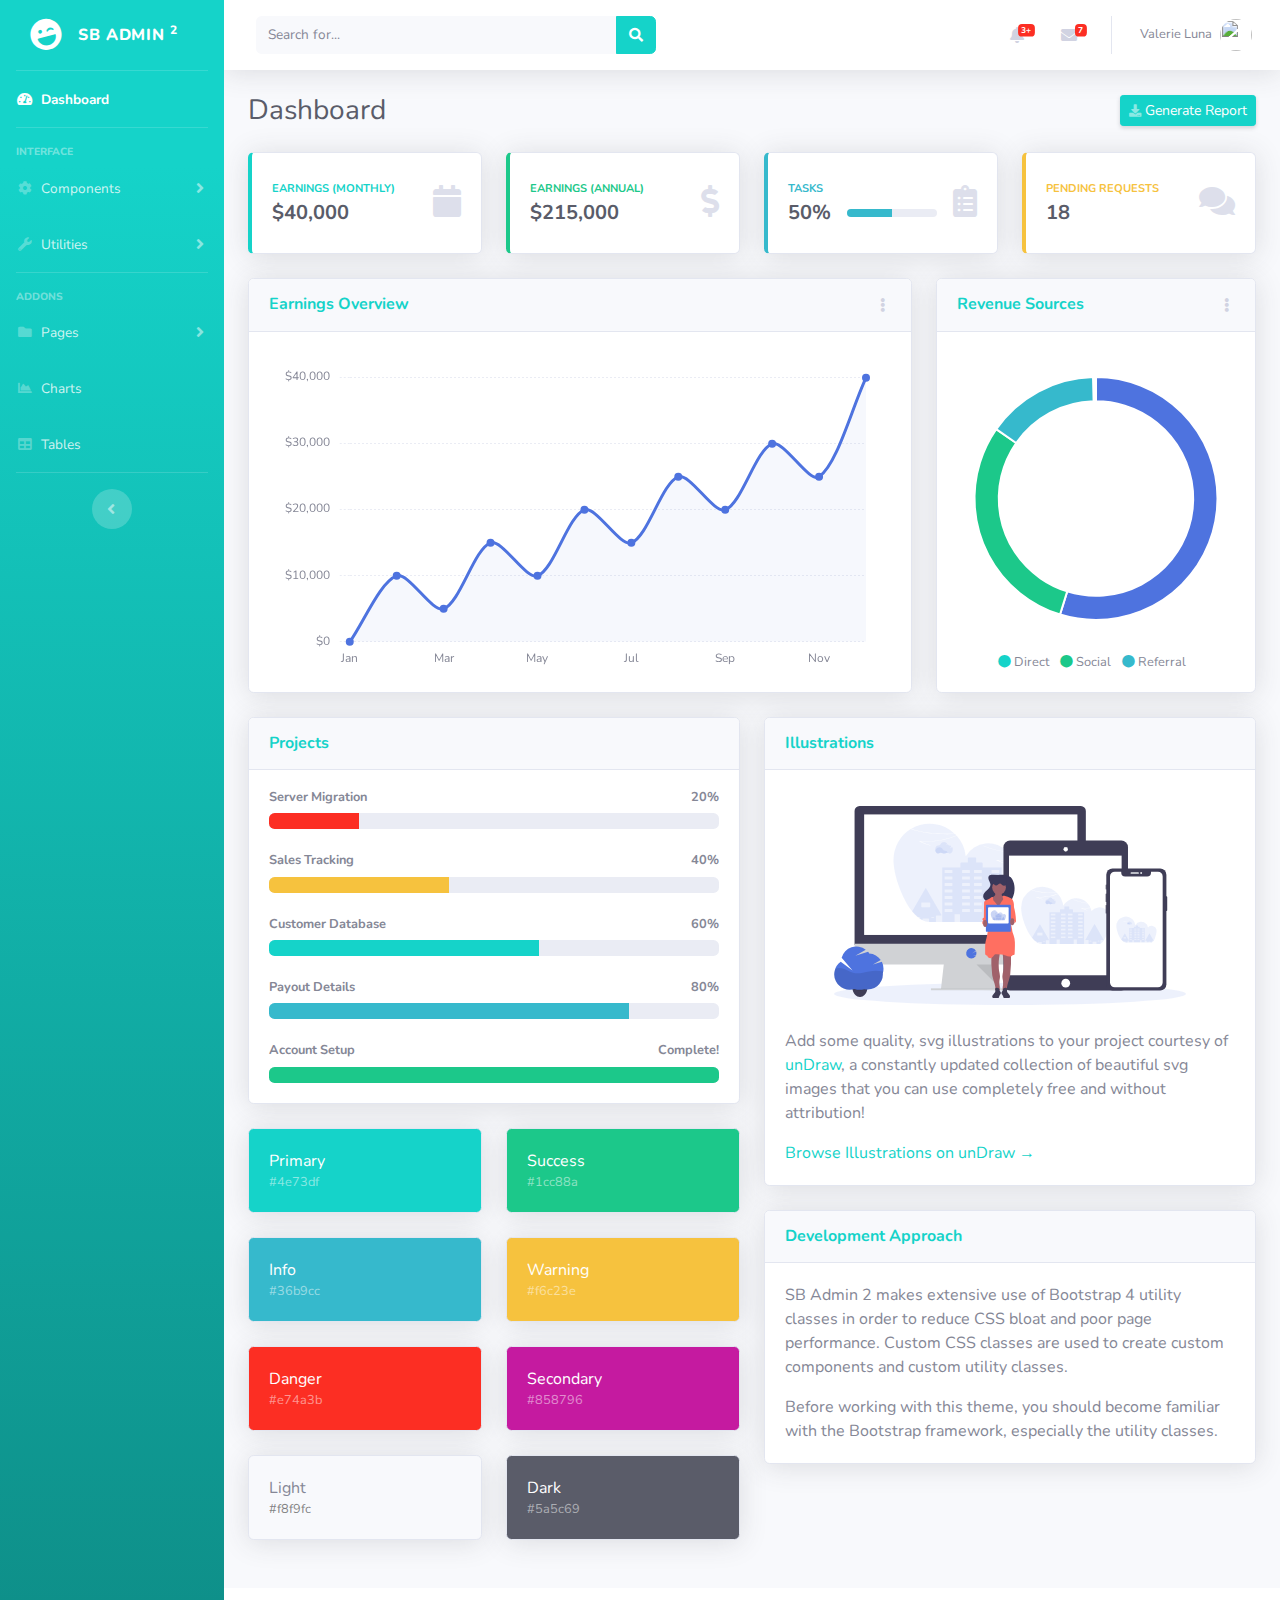
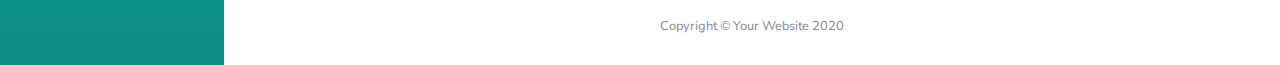
==== index.html @ 8b2bbf24 "Começando projeto de loteria usando bootstrap e aprendendo utilizar o gulp" ====
<!DOCTYPE html>
<html lang="en">

<head>

  <meta charset="utf-8">
  <meta http-equiv="X-UA-Compatible" content="IE=edge">
  <meta name="viewport" content="width=device-width, initial-scale=1, shrink-to-fit=no">
  <meta name="description" content="">
  <meta name="author" content="">

  <title>SB Admin 2 - Dashboard</title>

  <!-- Custom fonts for this template-->
  <link href="vendor/fontawesome-free/css/all.min.css" rel="stylesheet" type="text/css">
  <link href="https://fonts.googleapis.com/css?family=Nunito:200,200i,300,300i,400,400i,600,600i,700,700i,800,800i,900,900i" rel="stylesheet">

  <!-- Custom styles for this template-->
  <link href="css/sb-admin-2.min.css" rel="stylesheet">

</head>

<body id="page-top">

  <!-- Page Wrapper -->
  <div id="wrapper">

    <!-- Sidebar -->
    <ul class="navbar-nav bg-gradient-primary sidebar sidebar-dark accordion" id="accordionSidebar">

      <!-- Sidebar - Brand -->
      <a class="sidebar-brand d-flex align-items-center justify-content-center" href="index.html">
        <div class="sidebar-brand-icon rotate-n-15">
          <i class="fas fa-laugh-wink"></i>
        </div>
        <div class="sidebar-brand-text mx-3">SB Admin <sup>2</sup></div>
      </a>

      <!-- Divider -->
      <hr class="sidebar-divider my-0">

      <!-- Nav Item - Dashboard -->
      <li class="nav-item active">
        <a class="nav-link" href="index.html">
          <i class="fas fa-fw fa-tachometer-alt"></i>
          <span>Dashboard</span></a>
      </li>

      <!-- Divider -->
      <hr class="sidebar-divider">

      <!-- Heading -->
      <div class="sidebar-heading">
        Interface
      </div>

      <!-- Nav Item - Pages Collapse Menu -->
      <li class="nav-item">
        <a class="nav-link collapsed" href="#" data-toggle="collapse" data-target="#collapseTwo" aria-expanded="true" aria-controls="collapseTwo">
          <i class="fas fa-fw fa-cog"></i>
          <span>Components</span>
        </a>
        <div id="collapseTwo" class="collapse" aria-labelledby="headingTwo" data-parent="#accordionSidebar">
          <div class="bg-white py-2 collapse-inner rounded">
            <h6 class="collapse-header">Custom Components:</h6>
            <a class="collapse-item" href="buttons.html">Buttons</a>
            <a class="collapse-item" href="cards.html">Cards</a>
          </div>
        </div>
      </li>

      <!-- Nav Item - Utilities Collapse Menu -->
      <li class="nav-item">
        <a class="nav-link collapsed" href="#" data-toggle="collapse" data-target="#collapseUtilities" aria-expanded="true" aria-controls="collapseUtilities">
          <i class="fas fa-fw fa-wrench"></i>
          <span>Utilities</span>
        </a>
        <div id="collapseUtilities" class="collapse" aria-labelledby="headingUtilities" data-parent="#accordionSidebar">
          <div class="bg-white py-2 collapse-inner rounded">
            <h6 class="collapse-header">Custom Utilities:</h6>
            <a class="collapse-item" href="utilities-color.html">Colors</a>
            <a class="collapse-item" href="utilities-border.html">Borders</a>
            <a class="collapse-item" href="utilities-animation.html">Animations</a>
            <a class="collapse-item" href="utilities-other.html">Other</a>
          </div>
        </div>
      </li>

      <!-- Divider -->
      <hr class="sidebar-divider">

      <!-- Heading -->
      <div class="sidebar-heading">
        Addons
      </div>

      <!-- Nav Item - Pages Collapse Menu -->
      <li class="nav-item">
        <a class="nav-link collapsed" href="#" data-toggle="collapse" data-target="#collapsePages" aria-expanded="true" aria-controls="collapsePages">
          <i class="fas fa-fw fa-folder"></i>
          <span>Pages</span>
        </a>
        <div id="collapsePages" class="collapse" aria-labelledby="headingPages" data-parent="#accordionSidebar">
          <div class="bg-white py-2 collapse-inner rounded">
            <h6 class="collapse-header">Login Screens:</h6>
            <a class="collapse-item" href="login.html">Login</a>
            <a class="collapse-item" href="register.html">Register</a>
            <a class="collapse-item" href="forgot-password.html">Forgot Password</a>
            <div class="collapse-divider"></div>
            <h6 class="collapse-header">Other Pages:</h6>
            <a class="collapse-item" href="404.html">404 Page</a>
            <a class="collapse-item" href="blank.html">Blank Page</a>
          </div>
        </div>
      </li>

      <!-- Nav Item - Charts -->
      <li class="nav-item">
        <a class="nav-link" href="charts.html">
          <i class="fas fa-fw fa-chart-area"></i>
          <span>Charts</span></a>
      </li>

      <!-- Nav Item - Tables -->
      <li class="nav-item">
        <a class="nav-link" href="tables.html">
          <i class="fas fa-fw fa-table"></i>
          <span>Tables</span></a>
      </li>

      <!-- Divider -->
      <hr class="sidebar-divider d-none d-md-block">

      <!-- Sidebar Toggler (Sidebar) -->
      <div class="text-center d-none d-md-inline">
        <button class="rounded-circle border-0" id="sidebarToggle"></button>
      </div>

    </ul>
    <!-- End of Sidebar -->

    <!-- Content Wrapper -->
    <div id="content-wrapper" class="d-flex flex-column">

      <!-- Main Content -->
      <div id="content">

        <!-- Topbar -->
        <nav class="navbar navbar-expand navbar-light bg-white topbar mb-4 static-top shadow">

          <!-- Sidebar Toggle (Topbar) -->
          <button id="sidebarToggleTop" class="btn btn-link d-md-none rounded-circle mr-3">
            <i class="fa fa-bars"></i>
          </button>

          <!-- Topbar Search -->
          <form class="d-none d-sm-inline-block form-inline mr-auto ml-md-3 my-2 my-md-0 mw-100 navbar-search">
            <div class="input-group">
              <input type="text" class="form-control bg-light border-0 small" placeholder="Search for..." aria-label="Search" aria-describedby="basic-addon2">
              <div class="input-group-append">
                <button class="btn btn-primary" type="button">
                  <i class="fas fa-search fa-sm"></i>
                </button>
              </div>
            </div>
          </form>

          <!-- Topbar Navbar -->
          <ul class="navbar-nav ml-auto">

            <!-- Nav Item - Search Dropdown (Visible Only XS) -->
            <li class="nav-item dropdown no-arrow d-sm-none">
              <a class="nav-link dropdown-toggle" href="#" id="searchDropdown" role="button" data-toggle="dropdown" aria-haspopup="true" aria-expanded="false">
                <i class="fas fa-search fa-fw"></i>
              </a>
              <!-- Dropdown - Messages -->
              <div class="dropdown-menu dropdown-menu-right p-3 shadow animated--grow-in" aria-labelledby="searchDropdown">
                <form class="form-inline mr-auto w-100 navbar-search">
                  <div class="input-group">
                    <input type="text" class="form-control bg-light border-0 small" placeholder="Search for..." aria-label="Search" aria-describedby="basic-addon2">
                    <div class="input-group-append">
                      <button class="btn btn-primary" type="button">
                        <i class="fas fa-search fa-sm"></i>
                      </button>
                    </div>
                  </div>
                </form>
              </div>
            </li>

            <!-- Nav Item - Alerts -->
            <li class="nav-item dropdown no-arrow mx-1">
              <a class="nav-link dropdown-toggle" href="#" id="alertsDropdown" role="button" data-toggle="dropdown" aria-haspopup="true" aria-expanded="false">
                <i class="fas fa-bell fa-fw"></i>
                <!-- Counter - Alerts -->
                <span class="badge badge-danger badge-counter">3+</span>
              </a>
              <!-- Dropdown - Alerts -->
              <div class="dropdown-list dropdown-menu dropdown-menu-right shadow animated--grow-in" aria-labelledby="alertsDropdown">
                <h6 class="dropdown-header">
                  Alerts Center
                </h6>
                <a class="dropdown-item d-flex align-items-center" href="#">
                  <div class="mr-3">
                    <div class="icon-circle bg-primary">
                      <i class="fas fa-file-alt text-white"></i>
                    </div>
                  </div>
                  <div>
                    <div class="small text-gray-500">December 12, 2019</div>
                    <span class="font-weight-bold">A new monthly report is ready to download!</span>
                  </div>
                </a>
                <a class="dropdown-item d-flex align-items-center" href="#">
                  <div class="mr-3">
                    <div class="icon-circle bg-success">
                      <i class="fas fa-donate text-white"></i>
                    </div>
                  </div>
                  <div>
                    <div class="small text-gray-500">December 7, 2019</div>
                    $290.29 has been deposited into your account!
                  </div>
                </a>
                <a class="dropdown-item d-flex align-items-center" href="#">
                  <div class="mr-3">
                    <div class="icon-circle bg-warning">
                      <i class="fas fa-exclamation-triangle text-white"></i>
                    </div>
                  </div>
                  <div>
                    <div class="small text-gray-500">December 2, 2019</div>
                    Spending Alert: We've noticed unusually high spending for your account.
                  </div>
                </a>
                <a class="dropdown-item text-center small text-gray-500" href="#">Show All Alerts</a>
              </div>
            </li>

            <!-- Nav Item - Messages -->
            <li class="nav-item dropdown no-arrow mx-1">
              <a class="nav-link dropdown-toggle" href="#" id="messagesDropdown" role="button" data-toggle="dropdown" aria-haspopup="true" aria-expanded="false">
                <i class="fas fa-envelope fa-fw"></i>
                <!-- Counter - Messages -->
                <span class="badge badge-danger badge-counter">7</span>
              </a>
              <!-- Dropdown - Messages -->
              <div class="dropdown-list dropdown-menu dropdown-menu-right shadow animated--grow-in" aria-labelledby="messagesDropdown">
                <h6 class="dropdown-header">
                  Message Center
                </h6>
                <a class="dropdown-item d-flex align-items-center" href="#">
                  <div class="dropdown-list-image mr-3">
                    <img class="rounded-circle" src="https://source.unsplash.com/fn_BT9fwg_E/60x60" alt="">
                    <div class="status-indicator bg-success"></div>
                  </div>
                  <div class="font-weight-bold">
                    <div class="text-truncate">Hi there! I am wondering if you can help me with a problem I've been having.</div>
                    <div class="small text-gray-500">Emily Fowler · 58m</div>
                  </div>
                </a>
                <a class="dropdown-item d-flex align-items-center" href="#">
                  <div class="dropdown-list-image mr-3">
                    <img class="rounded-circle" src="https://source.unsplash.com/AU4VPcFN4LE/60x60" alt="">
                    <div class="status-indicator"></div>
                  </div>
                  <div>
                    <div class="text-truncate">I have the photos that you ordered last month, how would you like them sent to you?</div>
                    <div class="small text-gray-500">Jae Chun · 1d</div>
                  </div>
                </a>
                <a class="dropdown-item d-flex align-items-center" href="#">
                  <div class="dropdown-list-image mr-3">
                    <img class="rounded-circle" src="https://source.unsplash.com/CS2uCrpNzJY/60x60" alt="">
                    <div class="status-indicator bg-warning"></div>
                  </div>
                  <div>
                    <div class="text-truncate">Last month's report looks great, I am very happy with the progress so far, keep up the good work!</div>
                    <div class="small text-gray-500">Morgan Alvarez · 2d</div>
                  </div>
                </a>
                <a class="dropdown-item d-flex align-items-center" href="#">
                  <div class="dropdown-list-image mr-3">
                    <img class="rounded-circle" src="https://source.unsplash.com/Mv9hjnEUHR4/60x60" alt="">
                    <div class="status-indicator bg-success"></div>
                  </div>
                  <div>
                    <div class="text-truncate">Am I a good boy? The reason I ask is because someone told me that people say this to all dogs, even if they aren't good...</div>
                    <div class="small text-gray-500">Chicken the Dog · 2w</div>
                  </div>
                </a>
                <a class="dropdown-item text-center small text-gray-500" href="#">Read More Messages</a>
              </div>
            </li>

            <div class="topbar-divider d-none d-sm-block"></div>

            <!-- Nav Item - User Information -->
            <li class="nav-item dropdown no-arrow">
              <a class="nav-link dropdown-toggle" href="#" id="userDropdown" role="button" data-toggle="dropdown" aria-haspopup="true" aria-expanded="false">
                <span class="mr-2 d-none d-lg-inline text-gray-600 small">Valerie Luna</span>
                <img class="img-profile rounded-circle" src="https://source.unsplash.com/QAB-WJcbgJk/60x60">
              </a>
              <!-- Dropdown - User Information -->
              <div class="dropdown-menu dropdown-menu-right shadow animated--grow-in" aria-labelledby="userDropdown">
                <a class="dropdown-item" href="#">
                  <i class="fas fa-user fa-sm fa-fw mr-2 text-gray-400"></i>
                  Profile
                </a>
                <a class="dropdown-item" href="#">
                  <i class="fas fa-cogs fa-sm fa-fw mr-2 text-gray-400"></i>
                  Settings
                </a>
                <a class="dropdown-item" href="#">
                  <i class="fas fa-list fa-sm fa-fw mr-2 text-gray-400"></i>
                  Activity Log
                </a>
                <div class="dropdown-divider"></div>
                <a class="dropdown-item" href="#" data-toggle="modal" data-target="#logoutModal">
                  <i class="fas fa-sign-out-alt fa-sm fa-fw mr-2 text-gray-400"></i>
                  Logout
                </a>
              </div>
            </li>

          </ul>

        </nav>
        <!-- End of Topbar -->

        <!-- Begin Page Content -->
        <div class="container-fluid">

          <!-- Page Heading -->
          <div class="d-sm-flex align-items-center justify-content-between mb-4">
            <h1 class="h3 mb-0 text-gray-800">Dashboard</h1>
            <a href="#" class="d-none d-sm-inline-block btn btn-sm btn-primary shadow-sm"><i class="fas fa-download fa-sm text-white-50"></i> Generate Report</a>
          </div>

          <!-- Content Row -->
          <div class="row">

            <!-- Earnings (Monthly) Card Example -->
            <div class="col-xl-3 col-md-6 mb-4">
              <div class="card border-left-primary shadow h-100 py-2">
                <div class="card-body">
                  <div class="row no-gutters align-items-center">
                    <div class="col mr-2">
                      <div class="text-xs font-weight-bold text-primary text-uppercase mb-1">Earnings (Monthly)</div>
                      <div class="h5 mb-0 font-weight-bold text-gray-800">$40,000</div>
                    </div>
                    <div class="col-auto">
                      <i class="fas fa-calendar fa-2x text-gray-300"></i>
                    </div>
                  </div>
                </div>
              </div>
            </div>

            <!-- Earnings (Monthly) Card Example -->
            <div class="col-xl-3 col-md-6 mb-4">
              <div class="card border-left-success shadow h-100 py-2">
                <div class="card-body">
                  <div class="row no-gutters align-items-center">
                    <div class="col mr-2">
                      <div class="text-xs font-weight-bold text-success text-uppercase mb-1">Earnings (Annual)</div>
                      <div class="h5 mb-0 font-weight-bold text-gray-800">$215,000</div>
                    </div>
                    <div class="col-auto">
                      <i class="fas fa-dollar-sign fa-2x text-gray-300"></i>
                    </div>
                  </div>
                </div>
              </div>
            </div>

            <!-- Earnings (Monthly) Card Example -->
            <div class="col-xl-3 col-md-6 mb-4">
              <div class="card border-left-info shadow h-100 py-2">
                <div class="card-body">
                  <div class="row no-gutters align-items-center">
                    <div class="col mr-2">
                      <div class="text-xs font-weight-bold text-info text-uppercase mb-1">Tasks</div>
                      <div class="row no-gutters align-items-center">
                        <div class="col-auto">
                          <div class="h5 mb-0 mr-3 font-weight-bold text-gray-800">50%</div>
                        </div>
                        <div class="col">
                          <div class="progress progress-sm mr-2">
                            <div class="progress-bar bg-info" role="progressbar" style="width: 50%" aria-valuenow="50" aria-valuemin="0" aria-valuemax="100"></div>
                          </div>
                        </div>
                      </div>
                    </div>
                    <div class="col-auto">
                      <i class="fas fa-clipboard-list fa-2x text-gray-300"></i>
                    </div>
                  </div>
                </div>
              </div>
            </div>

            <!-- Pending Requests Card Example -->
            <div class="col-xl-3 col-md-6 mb-4">
              <div class="card border-left-warning shadow h-100 py-2">
                <div class="card-body">
                  <div class="row no-gutters align-items-center">
                    <div class="col mr-2">
                      <div class="text-xs font-weight-bold text-warning text-uppercase mb-1">Pending Requests</div>
                      <div class="h5 mb-0 font-weight-bold text-gray-800">18</div>
                    </div>
                    <div class="col-auto">
                      <i class="fas fa-comments fa-2x text-gray-300"></i>
                    </div>
                  </div>
                </div>
              </div>
            </div>
          </div>

          <!-- Content Row -->

          <div class="row">

            <!-- Area Chart -->
            <div class="col-xl-8 col-lg-7">
              <div class="card shadow mb-4">
                <!-- Card Header - Dropdown -->
                <div class="card-header py-3 d-flex flex-row align-items-center justify-content-between">
                  <h6 class="m-0 font-weight-bold text-primary">Earnings Overview</h6>
                  <div class="dropdown no-arrow">
                    <a class="dropdown-toggle" href="#" role="button" id="dropdownMenuLink" data-toggle="dropdown" aria-haspopup="true" aria-expanded="false">
                      <i class="fas fa-ellipsis-v fa-sm fa-fw text-gray-400"></i>
                    </a>
                    <div class="dropdown-menu dropdown-menu-right shadow animated--fade-in" aria-labelledby="dropdownMenuLink">
                      <div class="dropdown-header">Dropdown Header:</div>
                      <a class="dropdown-item" href="#">Action</a>
                      <a class="dropdown-item" href="#">Another action</a>
                      <div class="dropdown-divider"></div>
                      <a class="dropdown-item" href="#">Something else here</a>
                    </div>
                  </div>
                </div>
                <!-- Card Body -->
                <div class="card-body">
                  <div class="chart-area">
                    <canvas id="myAreaChart"></canvas>
                  </div>
                </div>
              </div>
            </div>

            <!-- Pie Chart -->
            <div class="col-xl-4 col-lg-5">
              <div class="card shadow mb-4">
                <!-- Card Header - Dropdown -->
                <div class="card-header py-3 d-flex flex-row align-items-center justify-content-between">
                  <h6 class="m-0 font-weight-bold text-primary">Revenue Sources</h6>
                  <div class="dropdown no-arrow">
                    <a class="dropdown-toggle" href="#" role="button" id="dropdownMenuLink" data-toggle="dropdown" aria-haspopup="true" aria-expanded="false">
                      <i class="fas fa-ellipsis-v fa-sm fa-fw text-gray-400"></i>
                    </a>
                    <div class="dropdown-menu dropdown-menu-right shadow animated--fade-in" aria-labelledby="dropdownMenuLink">
                      <div class="dropdown-header">Dropdown Header:</div>
                      <a class="dropdown-item" href="#">Action</a>
                      <a class="dropdown-item" href="#">Another action</a>
                      <div class="dropdown-divider"></div>
                      <a class="dropdown-item" href="#">Something else here</a>
                    </div>
                  </div>
                </div>
                <!-- Card Body -->
                <div class="card-body">
                  <div class="chart-pie pt-4 pb-2">
                    <canvas id="myPieChart"></canvas>
                  </div>
                  <div class="mt-4 text-center small">
                    <span class="mr-2">
                      <i class="fas fa-circle text-primary"></i> Direct
                    </span>
                    <span class="mr-2">
                      <i class="fas fa-circle text-success"></i> Social
                    </span>
                    <span class="mr-2">
                      <i class="fas fa-circle text-info"></i> Referral
                    </span>
                  </div>
                </div>
              </div>
            </div>
          </div>

          <!-- Content Row -->
          <div class="row">

            <!-- Content Column -->
            <div class="col-lg-6 mb-4">

              <!-- Project Card Example -->
              <div class="card shadow mb-4">
                <div class="card-header py-3">
                  <h6 class="m-0 font-weight-bold text-primary">Projects</h6>
                </div>
                <div class="card-body">
                  <h4 class="small font-weight-bold">Server Migration <span class="float-right">20%</span></h4>
                  <div class="progress mb-4">
                    <div class="progress-bar bg-danger" role="progressbar" style="width: 20%" aria-valuenow="20" aria-valuemin="0" aria-valuemax="100"></div>
                  </div>
                  <h4 class="small font-weight-bold">Sales Tracking <span class="float-right">40%</span></h4>
                  <div class="progress mb-4">
                    <div class="progress-bar bg-warning" role="progressbar" style="width: 40%" aria-valuenow="40" aria-valuemin="0" aria-valuemax="100"></div>
                  </div>
                  <h4 class="small font-weight-bold">Customer Database <span class="float-right">60%</span></h4>
                  <div class="progress mb-4">
                    <div class="progress-bar" role="progressbar" style="width: 60%" aria-valuenow="60" aria-valuemin="0" aria-valuemax="100"></div>
                  </div>
                  <h4 class="small font-weight-bold">Payout Details <span class="float-right">80%</span></h4>
                  <div class="progress mb-4">
                    <div class="progress-bar bg-info" role="progressbar" style="width: 80%" aria-valuenow="80" aria-valuemin="0" aria-valuemax="100"></div>
                  </div>
                  <h4 class="small font-weight-bold">Account Setup <span class="float-right">Complete!</span></h4>
                  <div class="progress">
                    <div class="progress-bar bg-success" role="progressbar" style="width: 100%" aria-valuenow="100" aria-valuemin="0" aria-valuemax="100"></div>
                  </div>
                </div>
              </div>

              <!-- Color System -->
              <div class="row">
                <div class="col-lg-6 mb-4">
                  <div class="card bg-primary text-white shadow">
                    <div class="card-body">
                      Primary
                      <div class="text-white-50 small">#4e73df</div>
                    </div>
                  </div>
                </div>
                <div class="col-lg-6 mb-4">
                  <div class="card bg-success text-white shadow">
                    <div class="card-body">
                      Success
                      <div class="text-white-50 small">#1cc88a</div>
                    </div>
                  </div>
                </div>
                <div class="col-lg-6 mb-4">
                  <div class="card bg-info text-white shadow">
                    <div class="card-body">
                      Info
                      <div class="text-white-50 small">#36b9cc</div>
                    </div>
                  </div>
                </div>
                <div class="col-lg-6 mb-4">
                  <div class="card bg-warning text-white shadow">
                    <div class="card-body">
                      Warning
                      <div class="text-white-50 small">#f6c23e</div>
                    </div>
                  </div>
                </div>
                <div class="col-lg-6 mb-4">
                  <div class="card bg-danger text-white shadow">
                    <div class="card-body">
                      Danger
                      <div class="text-white-50 small">#e74a3b</div>
                    </div>
                  </div>
                </div>
                <div class="col-lg-6 mb-4">
                  <div class="card bg-secondary text-white shadow">
                    <div class="card-body">
                      Secondary
                      <div class="text-white-50 small">#858796</div>
                    </div>
                  </div>
                </div>
                <div class="col-lg-6 mb-4">
                  <div class="card bg-light text-black shadow">
                    <div class="card-body">
                      Light
                      <div class="text-black-50 small">#f8f9fc</div>
                    </div>
                  </div>
              </div>
              <div class="col-lg-6 mb-4">
                <div class="card bg-dark text-white shadow">
                  <div class="card-body">
                      Dark
                      <div class="text-white-50 small">#5a5c69</div>
                  </div>
                </div>
              </div>
            </div>

            </div>

            <div class="col-lg-6 mb-4">

              <!-- Illustrations -->
              <div class="card shadow mb-4">
                <div class="card-header py-3">
                  <h6 class="m-0 font-weight-bold text-primary">Illustrations</h6>
                </div>
                <div class="card-body">
                  <div class="text-center">
                    <img class="img-fluid px-3 px-sm-4 mt-3 mb-4" style="width: 25rem;" src="img/undraw_posting_photo.svg" alt="">
                  </div>
                  <p>Add some quality, svg illustrations to your project courtesy of <a target="_blank" rel="nofollow" href="https://undraw.co/">unDraw</a>, a constantly updated collection of beautiful svg images that you can use completely free and without attribution!</p>
                  <a target="_blank" rel="nofollow" href="https://undraw.co/">Browse Illustrations on unDraw &rarr;</a>
                </div>
              </div>

              <!-- Approach -->
              <div class="card shadow mb-4">
                <div class="card-header py-3">
                  <h6 class="m-0 font-weight-bold text-primary">Development Approach</h6>
                </div>
                <div class="card-body">
                  <p>SB Admin 2 makes extensive use of Bootstrap 4 utility classes in order to reduce CSS bloat and poor page performance. Custom CSS classes are used to create custom components and custom utility classes.</p>
                  <p class="mb-0">Before working with this theme, you should become familiar with the Bootstrap framework, especially the utility classes.</p>
                </div>
              </div>

            </div>
          </div>

        </div>
        <!-- /.container-fluid -->

      </div>
      <!-- End of Main Content -->

      <!-- Footer -->
      <footer class="sticky-footer bg-white">
        <div class="container my-auto">
          <div class="copyright text-center my-auto">
            <span>Copyright &copy; Your Website 2020</span>
          </div>
        </div>
      </footer>
      <!-- End of Footer -->

    </div>
    <!-- End of Content Wrapper -->

  </div>
  <!-- End of Page Wrapper -->

  <!-- Scroll to Top Button-->
  <a class="scroll-to-top rounded" href="#page-top">
    <i class="fas fa-angle-up"></i>
  </a>

  <!-- Logout Modal-->
  <div class="modal fade" id="logoutModal" tabindex="-1" role="dialog" aria-labelledby="exampleModalLabel" aria-hidden="true">
    <div class="modal-dialog" role="document">
      <div class="modal-content">
        <div class="modal-header">
          <h5 class="modal-title" id="exampleModalLabel">Ready to Leave?</h5>
          <button class="close" type="button" data-dismiss="modal" aria-label="Close">
            <span aria-hidden="true">×</span>
          </button>
        </div>
        <div class="modal-body">Select "Logout" below if you are ready to end your current session.</div>
        <div class="modal-footer">
          <button class="btn btn-secondary" type="button" data-dismiss="modal">Cancel</button>
          <a class="btn btn-primary" href="login.html">Logout</a>
        </div>
      </div>
    </div>
  </div>

  <!-- Bootstrap core JavaScript-->
  <script src="vendor/jquery/jquery.min.js"></script>
  <script src="vendor/bootstrap/js/bootstrap.bundle.min.js"></script>

  <!-- Core plugin JavaScript-->
  <script src="vendor/jquery-easing/jquery.easing.min.js"></script>

  <!-- Custom scripts for all pages-->
  <script src="js/sb-admin-2.min.js"></script>

  <!-- Page level plugins -->
  <script src="vendor/chart.js/Chart.min.js"></script>

  <!-- Page level custom scripts -->
  <script src="js/demo/chart-area-demo.js"></script>
  <script src="js/demo/chart-pie-demo.js"></script>

</body>

</html>
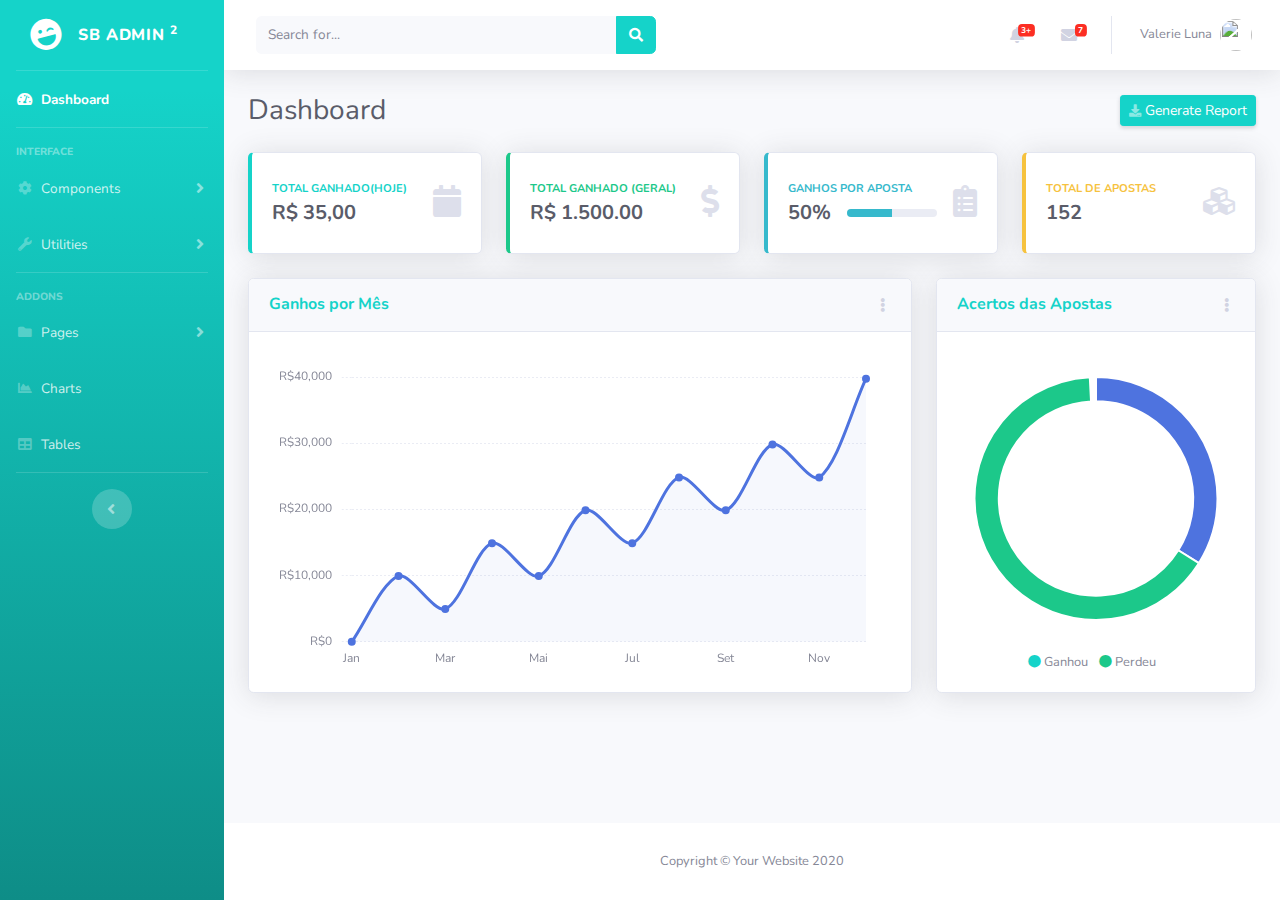
==== commit 6a7d36de: "configurando tela de Login, Menu e o Dashboard" ====
--- a/index.html
+++ b/index.html
@@ -1,5 +1,5 @@
 <!DOCTYPE html>
-<html lang="en">
+<html lang="pt-br">
 
 <head>
 
@@ -346,8 +346,8 @@
                 <div class="card-body">
                   <div class="row no-gutters align-items-center">
                     <div class="col mr-2">
-                      <div class="text-xs font-weight-bold text-primary text-uppercase mb-1">Earnings (Monthly)</div>
-                      <div class="h5 mb-0 font-weight-bold text-gray-800">$40,000</div>
+                      <div class="text-xs font-weight-bold text-primary text-uppercase mb-1">Total Ganhado(Hoje)</div>
+                      <div class="h5 mb-0 font-weight-bold text-gray-800">R$ 35,00</div>
                     </div>
                     <div class="col-auto">
                       <i class="fas fa-calendar fa-2x text-gray-300"></i>
@@ -363,8 +363,8 @@
                 <div class="card-body">
                   <div class="row no-gutters align-items-center">
                     <div class="col mr-2">
-                      <div class="text-xs font-weight-bold text-success text-uppercase mb-1">Earnings (Annual)</div>
-                      <div class="h5 mb-0 font-weight-bold text-gray-800">$215,000</div>
+                      <div class="text-xs font-weight-bold text-success text-uppercase mb-1">Total Ganhado (Geral)</div>
+                      <div class="h5 mb-0 font-weight-bold text-gray-800">R$ 1.500.00</div>
                     </div>
                     <div class="col-auto">
                       <i class="fas fa-dollar-sign fa-2x text-gray-300"></i>
@@ -380,7 +380,7 @@
                 <div class="card-body">
                   <div class="row no-gutters align-items-center">
                     <div class="col mr-2">
-                      <div class="text-xs font-weight-bold text-info text-uppercase mb-1">Tasks</div>
+                      <div class="text-xs font-weight-bold text-info text-uppercase mb-1">Ganhos por Aposta</div>
                       <div class="row no-gutters align-items-center">
                         <div class="col-auto">
                           <div class="h5 mb-0 mr-3 font-weight-bold text-gray-800">50%</div>
@@ -406,11 +406,11 @@
                 <div class="card-body">
                   <div class="row no-gutters align-items-center">
                     <div class="col mr-2">
-                      <div class="text-xs font-weight-bold text-warning text-uppercase mb-1">Pending Requests</div>
-                      <div class="h5 mb-0 font-weight-bold text-gray-800">18</div>
+                      <div class="text-xs font-weight-bold text-warning text-uppercase mb-1">Total de Apostas</div>
+                      <div class="h5 mb-0 font-weight-bold text-gray-800">152</div>
                     </div>
                     <div class="col-auto">
-                      <i class="fas fa-comments fa-2x text-gray-300"></i>
+                      <i class="fas fa-cubes fa-2x text-gray-300"></i>
                     </div>
                   </div>
                 </div>
@@ -427,7 +427,7 @@
               <div class="card shadow mb-4">
                 <!-- Card Header - Dropdown -->
                 <div class="card-header py-3 d-flex flex-row align-items-center justify-content-between">
-                  <h6 class="m-0 font-weight-bold text-primary">Earnings Overview</h6>
+                  <h6 class="m-0 font-weight-bold text-primary">Ganhos por Mês</h6>
                   <div class="dropdown no-arrow">
                     <a class="dropdown-toggle" href="#" role="button" id="dropdownMenuLink" data-toggle="dropdown" aria-haspopup="true" aria-expanded="false">
                       <i class="fas fa-ellipsis-v fa-sm fa-fw text-gray-400"></i>
@@ -455,7 +455,7 @@
               <div class="card shadow mb-4">
                 <!-- Card Header - Dropdown -->
                 <div class="card-header py-3 d-flex flex-row align-items-center justify-content-between">
-                  <h6 class="m-0 font-weight-bold text-primary">Revenue Sources</h6>
+                  <h6 class="m-0 font-weight-bold text-primary">Acertos das Apostas</h6>
                   <div class="dropdown no-arrow">
                     <a class="dropdown-toggle" href="#" role="button" id="dropdownMenuLink" data-toggle="dropdown" aria-haspopup="true" aria-expanded="false">
                       <i class="fas fa-ellipsis-v fa-sm fa-fw text-gray-400"></i>
@@ -476,154 +476,19 @@
                   </div>
                   <div class="mt-4 text-center small">
                     <span class="mr-2">
-                      <i class="fas fa-circle text-primary"></i> Direct
+                      <i class="fas fa-circle text-primary"></i> Ganhou
                     </span>
                     <span class="mr-2">
-                      <i class="fas fa-circle text-success"></i> Social
+                      <i class="fas fa-circle text-success"></i> Perdeu
                     </span>
-                    <span class="mr-2">
-                      <i class="fas fa-circle text-info"></i> Referral
-                    </span>
-                  </div>
-                </div>
-              </div>
-            </div>
-          </div>
-
-          <!-- Content Row -->
-          <div class="row">
-
-            <!-- Content Column -->
-            <div class="col-lg-6 mb-4">
-
-              <!-- Project Card Example -->
-              <div class="card shadow mb-4">
-                <div class="card-header py-3">
-                  <h6 class="m-0 font-weight-bold text-primary">Projects</h6>
-                </div>
-                <div class="card-body">
-                  <h4 class="small font-weight-bold">Server Migration <span class="float-right">20%</span></h4>
-                  <div class="progress mb-4">
-                    <div class="progress-bar bg-danger" role="progressbar" style="width: 20%" aria-valuenow="20" aria-valuemin="0" aria-valuemax="100"></div>
-                  </div>
-                  <h4 class="small font-weight-bold">Sales Tracking <span class="float-right">40%</span></h4>
-                  <div class="progress mb-4">
-                    <div class="progress-bar bg-warning" role="progressbar" style="width: 40%" aria-valuenow="40" aria-valuemin="0" aria-valuemax="100"></div>
-                  </div>
-                  <h4 class="small font-weight-bold">Customer Database <span class="float-right">60%</span></h4>
-                  <div class="progress mb-4">
-                    <div class="progress-bar" role="progressbar" style="width: 60%" aria-valuenow="60" aria-valuemin="0" aria-valuemax="100"></div>
-                  </div>
-                  <h4 class="small font-weight-bold">Payout Details <span class="float-right">80%</span></h4>
-                  <div class="progress mb-4">
-                    <div class="progress-bar bg-info" role="progressbar" style="width: 80%" aria-valuenow="80" aria-valuemin="0" aria-valuemax="100"></div>
-                  </div>
-                  <h4 class="small font-weight-bold">Account Setup <span class="float-right">Complete!</span></h4>
-                  <div class="progress">
-                    <div class="progress-bar bg-success" role="progressbar" style="width: 100%" aria-valuenow="100" aria-valuemin="0" aria-valuemax="100"></div>
-                  </div>
-                </div>
-              </div>
-
-              <!-- Color System -->
-              <div class="row">
-                <div class="col-lg-6 mb-4">
-                  <div class="card bg-primary text-white shadow">
-                    <div class="card-body">
-                      Primary
-                      <div class="text-white-50 small">#4e73df</div>
-                    </div>
-                  </div>
-                </div>
-                <div class="col-lg-6 mb-4">
-                  <div class="card bg-success text-white shadow">
-                    <div class="card-body">
-                      Success
-                      <div class="text-white-50 small">#1cc88a</div>
-                    </div>
-                  </div>
-                </div>
-                <div class="col-lg-6 mb-4">
-                  <div class="card bg-info text-white shadow">
-                    <div class="card-body">
-                      Info
-                      <div class="text-white-50 small">#36b9cc</div>
-                    </div>
-                  </div>
-                </div>
-                <div class="col-lg-6 mb-4">
-                  <div class="card bg-warning text-white shadow">
-                    <div class="card-body">
-                      Warning
-                      <div class="text-white-50 small">#f6c23e</div>
-                    </div>
-                  </div>
-                </div>
-                <div class="col-lg-6 mb-4">
-                  <div class="card bg-danger text-white shadow">
-                    <div class="card-body">
-                      Danger
-                      <div class="text-white-50 small">#e74a3b</div>
-                    </div>
-                  </div>
-                </div>
-                <div class="col-lg-6 mb-4">
-                  <div class="card bg-secondary text-white shadow">
-                    <div class="card-body">
-                      Secondary
-                      <div class="text-white-50 small">#858796</div>
-                    </div>
-                  </div>
-                </div>
-                <div class="col-lg-6 mb-4">
-                  <div class="card bg-light text-black shadow">
-                    <div class="card-body">
-                      Light
-                      <div class="text-black-50 small">#f8f9fc</div>
-                    </div>
-                  </div>
-              </div>
-              <div class="col-lg-6 mb-4">
-                <div class="card bg-dark text-white shadow">
-                  <div class="card-body">
-                      Dark
-                      <div class="text-white-50 small">#5a5c69</div>
-                  </div>
-                </div>
-              </div>
-            </div>
-
-            </div>
-
-            <div class="col-lg-6 mb-4">
-
-              <!-- Illustrations -->
-              <div class="card shadow mb-4">
-                <div class="card-header py-3">
-                  <h6 class="m-0 font-weight-bold text-primary">Illustrations</h6>
-                </div>
-                <div class="card-body">
-                  <div class="text-center">
-                    <img class="img-fluid px-3 px-sm-4 mt-3 mb-4" style="width: 25rem;" src="img/undraw_posting_photo.svg" alt="">
-                  </div>
-                  <p>Add some quality, svg illustrations to your project courtesy of <a target="_blank" rel="nofollow" href="https://undraw.co/">unDraw</a>, a constantly updated collection of beautiful svg images that you can use completely free and without attribution!</p>
-                  <a target="_blank" rel="nofollow" href="https://undraw.co/">Browse Illustrations on unDraw &rarr;</a>
-                </div>
-              </div>
-
-              <!-- Approach -->
-              <div class="card shadow mb-4">
-                <div class="card-header py-3">
-                  <h6 class="m-0 font-weight-bold text-primary">Development Approach</h6>
-                </div>
-                <div class="card-body">
-                  <p>SB Admin 2 makes extensive use of Bootstrap 4 utility classes in order to reduce CSS bloat and poor page performance. Custom CSS classes are used to create custom components and custom utility classes.</p>
-                  <p class="mb-0">Before working with this theme, you should become familiar with the Bootstrap framework, especially the utility classes.</p>
-                </div>
-              </div>
-
-            </div>
-          </div>
+          
+                  </div>
+                </div>
+              </div>
+            </div>
+          </div>
+
+         
 
         </div>
         <!-- /.container-fluid -->
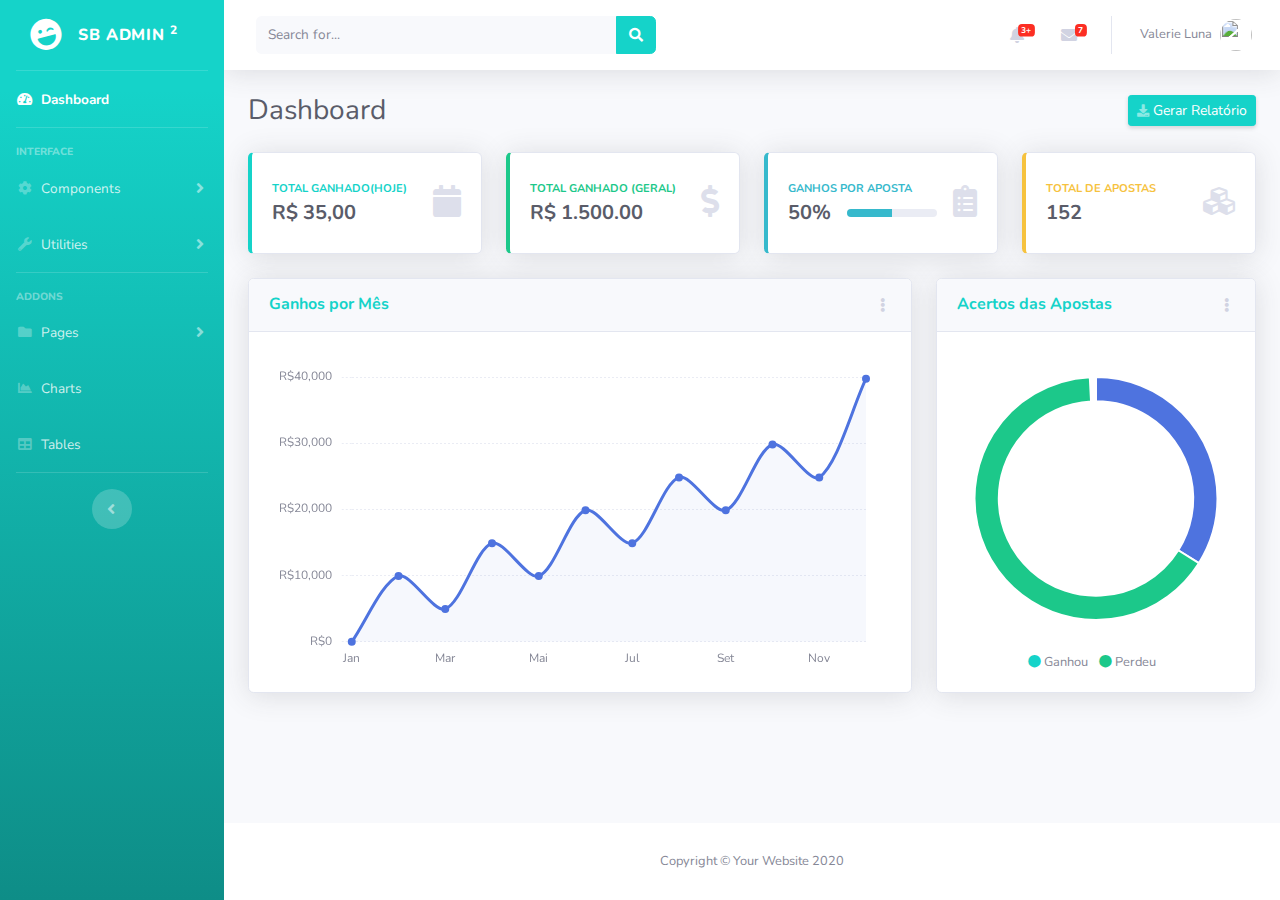
==== commit 0bf4f694: "realizando relatorio utilizando print da tela" ====
--- a/index.html
+++ b/index.html
@@ -17,7 +17,8 @@
 
   <!-- Custom styles for this template-->
   <link href="css/sb-admin-2.min.css" rel="stylesheet">
-
+  <link rel="stylesheet" href="css/print-dashboard.css">
+ 
 </head>
 
 <body id="page-top">
@@ -26,7 +27,7 @@
   <div id="wrapper">
 
     <!-- Sidebar -->
-    <ul class="navbar-nav bg-gradient-primary sidebar sidebar-dark accordion" id="accordionSidebar">
+    <ul class="navbar-nav bg-gradient-primary sidebar sidebar-dark accordion no-print" id="accordionSidebar">
 
       <!-- Sidebar - Brand -->
       <a class="sidebar-brand d-flex align-items-center justify-content-center" href="index.html">
@@ -332,9 +333,13 @@
         <div class="container-fluid">
 
           <!-- Page Heading -->
-          <div class="d-sm-flex align-items-center justify-content-between mb-4">
+          <div class="d-sm-flex align-items-center justify-content-between mb-4 no-print">
             <h1 class="h3 mb-0 text-gray-800">Dashboard</h1>
-            <a href="#" class="d-none d-sm-inline-block btn btn-sm btn-primary shadow-sm"><i class="fas fa-download fa-sm text-white-50"></i> Generate Report</a>
+            <button onclick="window.print()" class="d-none d-sm-inline-block btn btn-sm btn-primary shadow-sm no-print"><i class="fas fa-download fa-sm text-white-50"></i> Gerar Relatório</button>
+          </div>
+
+          <div class="d-sm-flex align-items-center justify-content-between mb-4 only-print">
+            <h1 class="h3 mb-0 text-gray-800">Relatório Resumo de Apostas</h1>
           </div>
 
           <!-- Content Row -->
@@ -497,7 +502,7 @@
       <!-- End of Main Content -->
 
       <!-- Footer -->
-      <footer class="sticky-footer bg-white">
+      <footer class="sticky-footer bg-white no-print">
         <div class="container my-auto">
           <div class="copyright text-center my-auto">
             <span>Copyright &copy; Your Website 2020</span>
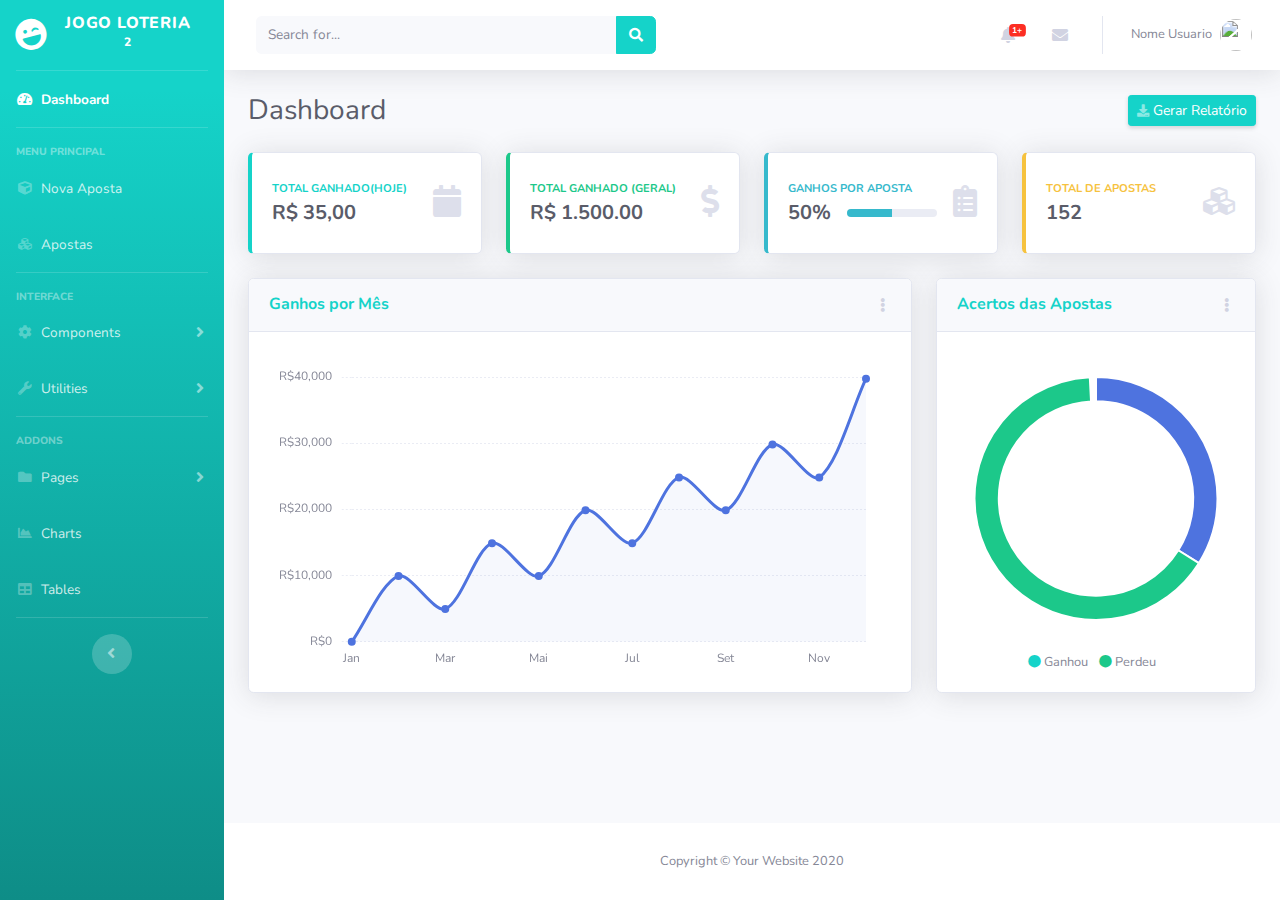
==== commit e6cfa0b1: "Criando menu personalizado" ====
--- a/index.html
+++ b/index.html
@@ -9,7 +9,7 @@
   <meta name="description" content="">
   <meta name="author" content="">
 
-  <title>SB Admin 2 - Dashboard</title>
+  <title> Jogo de Loteria</title>
 
   <!-- Custom fonts for this template-->
   <link href="vendor/fontawesome-free/css/all.min.css" rel="stylesheet" type="text/css">
@@ -34,7 +34,7 @@
         <div class="sidebar-brand-icon rotate-n-15">
           <i class="fas fa-laugh-wink"></i>
         </div>
-        <div class="sidebar-brand-text mx-3">SB Admin <sup>2</sup></div>
+        <div class="sidebar-brand-text mx-3"> Jogo Loteria  <sup>2</sup></div>
       </a>
 
       <!-- Divider -->
@@ -46,6 +46,29 @@
           <i class="fas fa-fw fa-tachometer-alt"></i>
           <span>Dashboard</span></a>
       </li>
+
+
+       <!-- Divider -->
+       <hr class="sidebar-divider">
+
+       <!-- Heading -->
+       <div class="sidebar-heading">
+         Menu Principal
+       </div>
+
+        <!-- Nav Item - Charts -->
+      <li class="nav-item">
+        <a class="nav-link" href="charts.html">
+          <i class="fas fa-fw fa-cube"></i>
+          <span> Nova Aposta</span></a>
+      </li>
+
+      <li class="nav-item">
+        <a class="nav-link" href="charts.html">
+          <i class="fas fa-fw fa-cubes"></i>
+          <span> Apostas</span></a>
+      </li>
+
 
       <!-- Divider -->
       <hr class="sidebar-divider">
@@ -194,24 +217,13 @@
               <a class="nav-link dropdown-toggle" href="#" id="alertsDropdown" role="button" data-toggle="dropdown" aria-haspopup="true" aria-expanded="false">
                 <i class="fas fa-bell fa-fw"></i>
                 <!-- Counter - Alerts -->
-                <span class="badge badge-danger badge-counter">3+</span>
+                <span class="badge badge-danger badge-counter">1+</span>
               </a>
               <!-- Dropdown - Alerts -->
               <div class="dropdown-list dropdown-menu dropdown-menu-right shadow animated--grow-in" aria-labelledby="alertsDropdown">
                 <h6 class="dropdown-header">
-                  Alerts Center
+                  Alertas
                 </h6>
-                <a class="dropdown-item d-flex align-items-center" href="#">
-                  <div class="mr-3">
-                    <div class="icon-circle bg-primary">
-                      <i class="fas fa-file-alt text-white"></i>
-                    </div>
-                  </div>
-                  <div>
-                    <div class="small text-gray-500">December 12, 2019</div>
-                    <span class="font-weight-bold">A new monthly report is ready to download!</span>
-                  </div>
-                </a>
                 <a class="dropdown-item d-flex align-items-center" href="#">
                   <div class="mr-3">
                     <div class="icon-circle bg-success">
@@ -219,19 +231,8 @@
                     </div>
                   </div>
                   <div>
-                    <div class="small text-gray-500">December 7, 2019</div>
-                    $290.29 has been deposited into your account!
-                  </div>
-                </a>
-                <a class="dropdown-item d-flex align-items-center" href="#">
-                  <div class="mr-3">
-                    <div class="icon-circle bg-warning">
-                      <i class="fas fa-exclamation-triangle text-white"></i>
-                    </div>
-                  </div>
-                  <div>
-                    <div class="small text-gray-500">December 2, 2019</div>
-                    Spending Alert: We've noticed unusually high spending for your account.
+                    <div class="small text-gray-500">Hoje</div>
+                    Seja Bem Vindo A nossa Casa de Loteria, é Boa Sorte! 
                   </div>
                 </a>
                 <a class="dropdown-item text-center small text-gray-500" href="#">Show All Alerts</a>
@@ -243,53 +244,13 @@
               <a class="nav-link dropdown-toggle" href="#" id="messagesDropdown" role="button" data-toggle="dropdown" aria-haspopup="true" aria-expanded="false">
                 <i class="fas fa-envelope fa-fw"></i>
                 <!-- Counter - Messages -->
-                <span class="badge badge-danger badge-counter">7</span>
+                <!--<span class="badge badge-danger badge-counter">7</span>-->
               </a>
               <!-- Dropdown - Messages -->
               <div class="dropdown-list dropdown-menu dropdown-menu-right shadow animated--grow-in" aria-labelledby="messagesDropdown">
                 <h6 class="dropdown-header">
-                  Message Center
+                  Mensagens
                 </h6>
-                <a class="dropdown-item d-flex align-items-center" href="#">
-                  <div class="dropdown-list-image mr-3">
-                    <img class="rounded-circle" src="https://source.unsplash.com/fn_BT9fwg_E/60x60" alt="">
-                    <div class="status-indicator bg-success"></div>
-                  </div>
-                  <div class="font-weight-bold">
-                    <div class="text-truncate">Hi there! I am wondering if you can help me with a problem I've been having.</div>
-                    <div class="small text-gray-500">Emily Fowler · 58m</div>
-                  </div>
-                </a>
-                <a class="dropdown-item d-flex align-items-center" href="#">
-                  <div class="dropdown-list-image mr-3">
-                    <img class="rounded-circle" src="https://source.unsplash.com/AU4VPcFN4LE/60x60" alt="">
-                    <div class="status-indicator"></div>
-                  </div>
-                  <div>
-                    <div class="text-truncate">I have the photos that you ordered last month, how would you like them sent to you?</div>
-                    <div class="small text-gray-500">Jae Chun · 1d</div>
-                  </div>
-                </a>
-                <a class="dropdown-item d-flex align-items-center" href="#">
-                  <div class="dropdown-list-image mr-3">
-                    <img class="rounded-circle" src="https://source.unsplash.com/CS2uCrpNzJY/60x60" alt="">
-                    <div class="status-indicator bg-warning"></div>
-                  </div>
-                  <div>
-                    <div class="text-truncate">Last month's report looks great, I am very happy with the progress so far, keep up the good work!</div>
-                    <div class="small text-gray-500">Morgan Alvarez · 2d</div>
-                  </div>
-                </a>
-                <a class="dropdown-item d-flex align-items-center" href="#">
-                  <div class="dropdown-list-image mr-3">
-                    <img class="rounded-circle" src="https://source.unsplash.com/Mv9hjnEUHR4/60x60" alt="">
-                    <div class="status-indicator bg-success"></div>
-                  </div>
-                  <div>
-                    <div class="text-truncate">Am I a good boy? The reason I ask is because someone told me that people say this to all dogs, even if they aren't good...</div>
-                    <div class="small text-gray-500">Chicken the Dog · 2w</div>
-                  </div>
-                </a>
                 <a class="dropdown-item text-center small text-gray-500" href="#">Read More Messages</a>
               </div>
             </li>
@@ -299,27 +260,20 @@
             <!-- Nav Item - User Information -->
             <li class="nav-item dropdown no-arrow">
               <a class="nav-link dropdown-toggle" href="#" id="userDropdown" role="button" data-toggle="dropdown" aria-haspopup="true" aria-expanded="false">
-                <span class="mr-2 d-none d-lg-inline text-gray-600 small">Valerie Luna</span>
+                <span class="mr-2 d-none d-lg-inline text-gray-600 small">Nome Usuario</span>
                 <img class="img-profile rounded-circle" src="https://source.unsplash.com/QAB-WJcbgJk/60x60">
               </a>
               <!-- Dropdown - User Information -->
               <div class="dropdown-menu dropdown-menu-right shadow animated--grow-in" aria-labelledby="userDropdown">
                 <a class="dropdown-item" href="#">
                   <i class="fas fa-user fa-sm fa-fw mr-2 text-gray-400"></i>
-                  Profile
+                  Perfil
                 </a>
-                <a class="dropdown-item" href="#">
-                  <i class="fas fa-cogs fa-sm fa-fw mr-2 text-gray-400"></i>
-                  Settings
-                </a>
-                <a class="dropdown-item" href="#">
-                  <i class="fas fa-list fa-sm fa-fw mr-2 text-gray-400"></i>
-                  Activity Log
-                </a>
+        
                 <div class="dropdown-divider"></div>
                 <a class="dropdown-item" href="#" data-toggle="modal" data-target="#logoutModal">
                   <i class="fas fa-sign-out-alt fa-sm fa-fw mr-2 text-gray-400"></i>
-                  Logout
+                  Sair
                 </a>
               </div>
             </li>
@@ -527,15 +481,15 @@
     <div class="modal-dialog" role="document">
       <div class="modal-content">
         <div class="modal-header">
-          <h5 class="modal-title" id="exampleModalLabel">Ready to Leave?</h5>
+          <h5 class="modal-title" id="exampleModalLabel">Deseja Realmente Sair ?</h5>
           <button class="close" type="button" data-dismiss="modal" aria-label="Close">
             <span aria-hidden="true">×</span>
           </button>
         </div>
-        <div class="modal-body">Select "Logout" below if you are ready to end your current session.</div>
+        <div class="modal-body"> Esperamos vê-lo Novamente ! </div>
         <div class="modal-footer">
-          <button class="btn btn-secondary" type="button" data-dismiss="modal">Cancel</button>
-          <a class="btn btn-primary" href="login.html">Logout</a>
+          <button class="btn btn-secondary" type="button" data-dismiss="modal">Cancelar</button>
+          <a class="btn btn-primary" href="login.html">Sair</a>
         </div>
       </div>
     </div>
